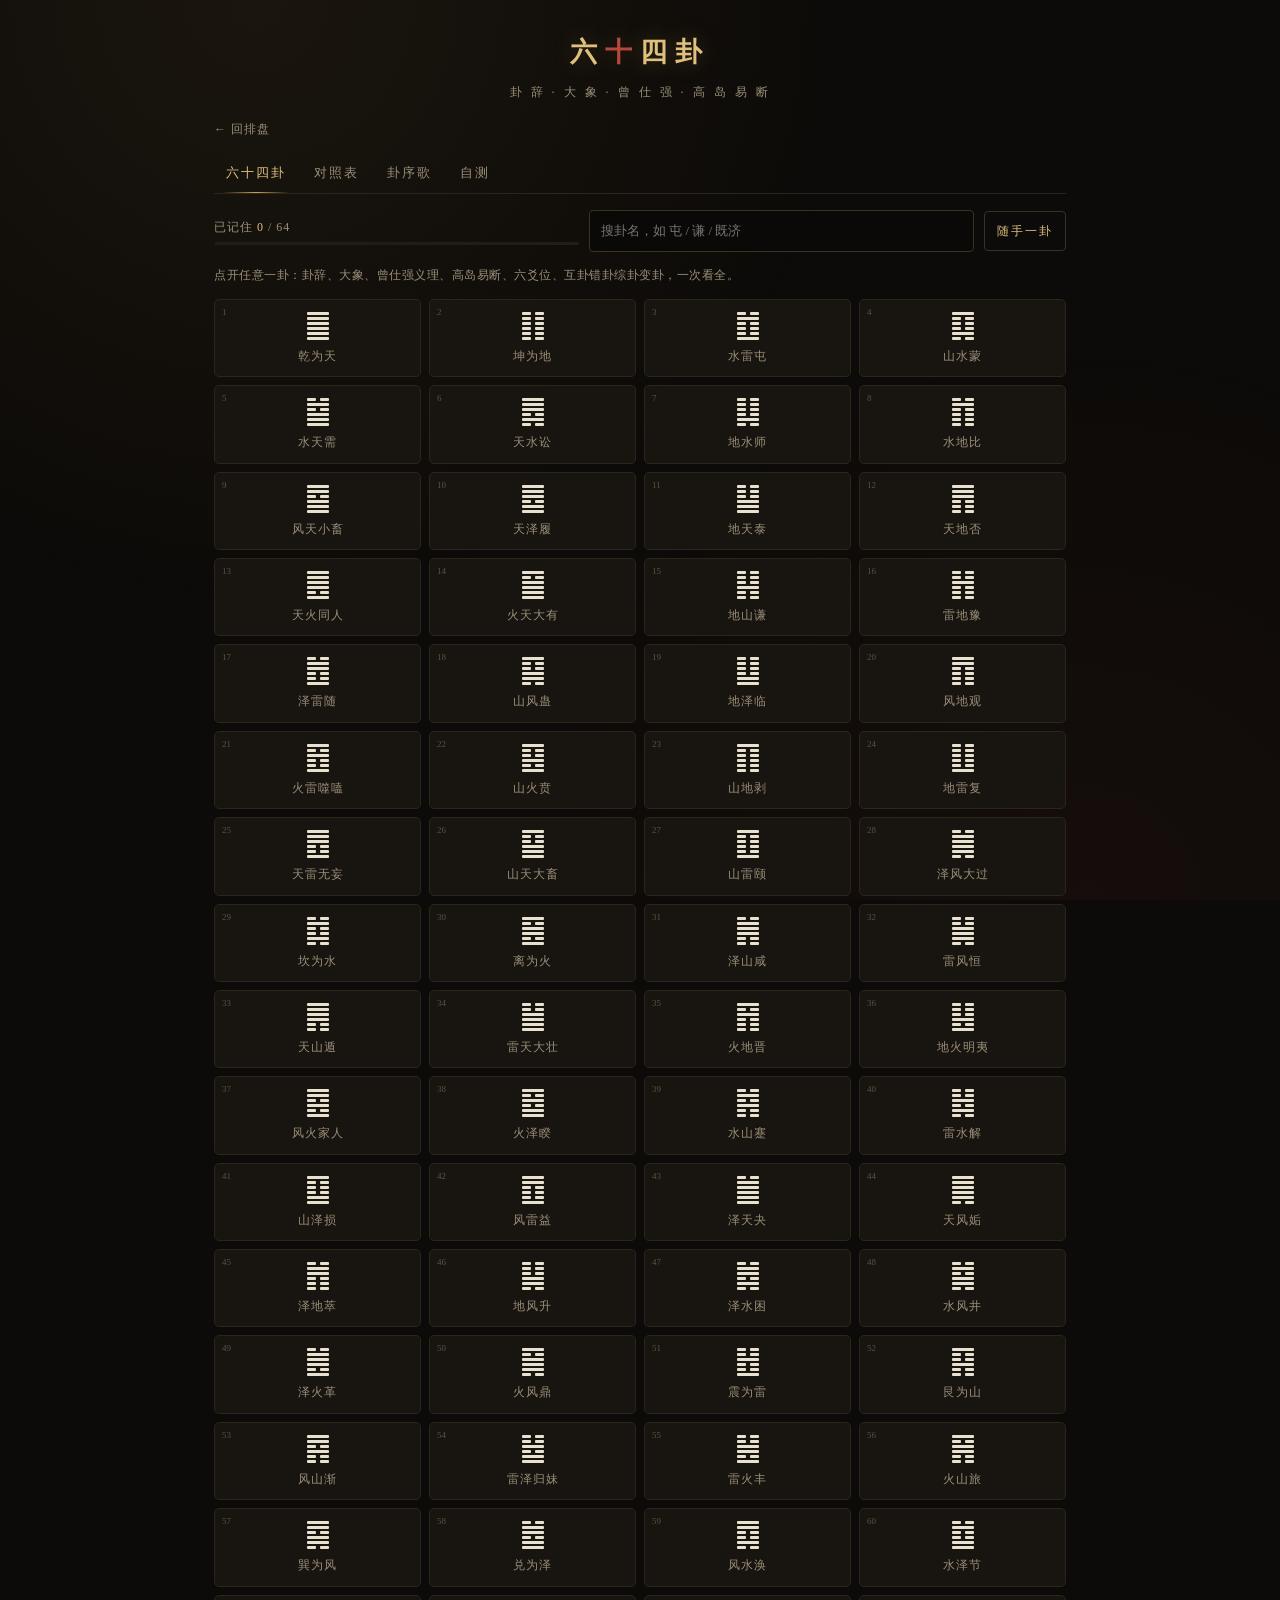
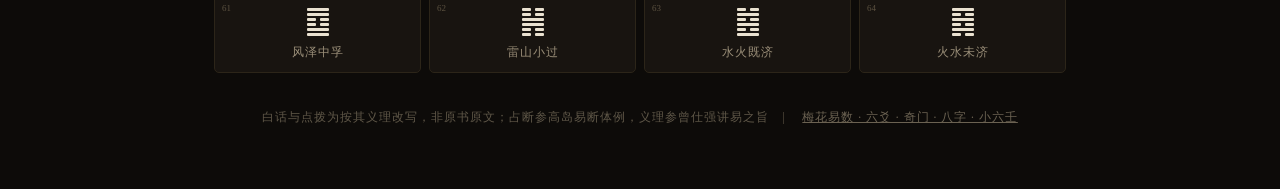
==== xue.html @ 8e652721 "新增六十四卦详解教学版：逐卦白话+曾仕强/高岛、六爻位、错综互变卦、对照表、卦序歌、自测" ====
<!DOCTYPE html>
<html lang="zh-CN">
<head>
<meta charset="utf-8">
<meta name="viewport" content="width=device-width, initial-scale=1, viewport-fit=cover">
<title>六十四卦详解 · 教学版 | 玄机阁</title>
<meta name="description" content="六十四卦逐卦详解：卦辞、大象传白话、曾仕强义理、高岛易断，附六爻位、互卦错卦综卦变卦，以及卦序歌、上下卦组合表与自测，方便自学背记。">
<meta name="theme-color" content="#0d0b09">
<link rel="icon" href="data:image/svg+xml,<svg xmlns='http://www.w3.org/2000/svg' viewBox='0 0 32 32'><rect width='32' height='32' rx='6' fill='%23110e0a'/><text x='16' y='23' font-size='20' text-anchor='middle' fill='%23c9a457' font-family='serif'>易</text></svg>">
<link rel="stylesheet" href="css/style.css?v=7">
<link rel="stylesheet" href="css/xue.css?v=3">
</head>
<body>
<div class="wrap xue">

  <header class="top">
    <h1>六<span>十</span>四卦</h1>
    <div class="sub">卦 辞 · 大 象 · 曾 仕 强 · 高 岛 易 断</div>
  </header>

  <div class="xback">
    <a href="index.html">← 回排盘</a>
  </div>

  <nav class="xtabs" id="xtabs"></nav>
  <div id="view"></div>

  <footer class="foot" style="margin-top:34px">
    白话与点拨为按其义理改写，非原书原文；占断参高岛易断体例，义理参曾仕强讲易之旨　|　
    <a href="index.html">梅花易数 · 六爻 · 奇门 · 八字 · 小六壬</a>
  </footer>
</div>

<script src="js/hex.js?v=5"></script>
<script src="js/yiduan.js?v=5"></script>
<script src="js/guadata.js?v=2"></script>
<script src="js/xue.js?v=3"></script>
</body>
</html>
---- css/style.css ----
:root {
  --bg: #0d0b09;
  --bg2: #14110d;
  --panel: #181410;
  --line: #2c2519;
  --line2: #3a3122;
  --ink: #e9e1d0;
  --muted: #9b8f79;
  --gold: #c9a457;
  --gold2: #e0c07d;
  --red: #b8473c;
  --green: #6f9a68;
  --blue: #6c8fa8;
}

* { box-sizing: border-box; -webkit-tap-highlight-color: transparent; }

html, body {
  margin: 0; padding: 0;
  background: var(--bg);
  color: var(--ink);
  font-family: "Noto Serif SC", "Source Han Serif SC", "Songti SC", "STSong", "SimSun", serif;
  font-size: 15px;
  line-height: 1.7;
  -webkit-font-smoothing: antialiased;
}

body::before {
  content: ""; position: fixed; inset: 0; pointer-events: none; z-index: 0;
  background:
    radial-gradient(circle at 20% 0%, rgba(201,164,87,0.07), transparent 45%),
    radial-gradient(circle at 85% 100%, rgba(184,71,60,0.05), transparent 40%);
}

.wrap { max-width: 880px; margin: 0 auto; padding: 0 14px 60px; position: relative; z-index: 1; }

header.top { padding: 30px 0 14px; text-align: center; }
header.top h1 {
  font-size: 27px; letter-spacing: 8px; margin: 0 0 6px; font-weight: 600;
  color: var(--gold2); text-shadow: 0 0 22px rgba(201,164,87,0.25);
}
header.top h1 span { color: var(--red); }
header.top .sub { color: var(--muted); font-size: 12px; letter-spacing: 3px; }

.bar {
  display: flex; flex-wrap: wrap; gap: 8px; align-items: center;
  margin: 18px 0 12px; padding: 10px 12px;
  background: var(--bg2); border: 1px solid var(--line); border-radius: 4px;
  font-size: 13px;
}
.bar label { color: var(--muted); letter-spacing: 2px; }
.bar input[type=datetime-local], .bar input[type=text], .bar input[type=number] {
  background: #0a0908; color: var(--ink); border: 1px solid var(--line2);
  border-radius: 3px; padding: 5px 8px; font-family: inherit; font-size: 13px;
}
.bar input[type=datetime-local] { color-scheme: dark; }
.bar .lunar-info { color: var(--muted); font-size: 12px; letter-spacing: 1px; flex-basis: 100%; }
.bar .lunar-info b { color: var(--gold); font-weight: 500; }

.tabs { display: flex; gap: 0; border-bottom: 1px solid var(--line); margin-bottom: 18px; overflow-x: auto; }
.tabs button {
  flex: 0 0 auto; background: none; border: none; color: var(--muted);
  font-family: inherit; font-size: 14px; letter-spacing: 2px; padding: 11px 15px;
  cursor: pointer; position: relative; white-space: nowrap;
}
.tabs button.on { color: var(--gold2); }
.tabs button.on::after {
  content: ""; position: absolute; left: 12px; right: 12px; bottom: -1px; height: 2px;
  background: linear-gradient(90deg, transparent, var(--gold), transparent);
}

.panel { display: none; }
.panel.on { display: block; animation: fade .25s ease; }
@keyframes fade { from { opacity: 0; transform: translateY(6px); } to { opacity: 1; transform: none; } }

.card {
  background: var(--panel); border: 1px solid var(--line); border-radius: 4px;
  padding: 14px 15px; margin-bottom: 14px;
}
.card h3 {
  margin: 0 0 10px; font-size: 14px; letter-spacing: 3px; color: var(--gold);
  font-weight: 500; display: flex; align-items: center; gap: 8px;
}
.card h3::before { content: ""; width: 3px; height: 13px; background: var(--red); display: inline-block; }

.row { display: flex; flex-wrap: wrap; gap: 10px; align-items: center; margin-bottom: 10px; }
.row:last-child { margin-bottom: 0; }
.row > label { color: var(--muted); font-size: 13px; letter-spacing: 1px; }

.btn {
  background: linear-gradient(180deg, #221c13, #17130d); color: var(--gold2);
  border: 1px solid var(--line2); border-radius: 3px; padding: 8px 20px;
  font-family: inherit; font-size: 14px; letter-spacing: 3px; cursor: pointer;
  transition: .18s;
}
.btn:hover { border-color: var(--gold); color: #fff2d4; box-shadow: 0 0 12px rgba(201,164,87,.18); }
.btn:active { transform: translateY(1px); }
.btn.sm { padding: 4px 10px; font-size: 12px; letter-spacing: 1px; }
.btn.ghost { background: none; }
.btn.red { color: #e8a49c; border-color: #5a2b26; }
.btn.red:hover { border-color: var(--red); color: #ffd9d4; box-shadow: 0 0 12px rgba(184,71,60,.2); }

select {
  background: #0a0908; color: var(--ink); border: 1px solid var(--line2);
  border-radius: 3px; padding: 6px 8px; font-family: inherit; font-size: 13px;
}

.seg { display: inline-flex; border: 1px solid var(--line2); border-radius: 3px; overflow: hidden; }
.seg button {
  background: transparent; border: none; color: var(--muted); font-family: inherit;
  font-size: 13px; padding: 6px 13px; cursor: pointer; letter-spacing: 1px;
}
.seg button.on { background: rgba(201,164,87,.13); color: var(--gold2); }

/* ---- 卦象 ---- */
.hexrow { display: flex; gap: 14px; flex-wrap: wrap; justify-content: space-around; }
.hexbox { text-align: center; min-width: 92px; flex: 1 1 90px; }
.hexbox .cap { font-size: 11px; color: var(--muted); letter-spacing: 2px; margin-bottom: 6px; }
.hexbox .nm { margin-top: 8px; font-size: 15px; color: var(--gold2); letter-spacing: 1px; }
.hexbox .fu { font-size: 11px; color: var(--muted); }

.hex { display: flex; flex-direction: column-reverse; gap: 5px; align-items: center; padding: 6px 0; }
.yao { display: flex; gap: 9px; height: 8px; align-items: center; position: relative; }
.yao i { display: block; height: 7px; background: var(--ink); border-radius: 1px; }
.yao.yang i { width: 64px; }
.yao.yin i { width: 27px; }
.yao.mv i { background: var(--red); box-shadow: 0 0 8px rgba(184,71,60,.5); }
.yao .dot {
  position: absolute; right: -14px; font-size: 10px; color: var(--red); line-height: 1;
}
.hexbox.small .yao { height: 6px; gap: 7px; }
.hexbox.small .yao i { height: 5px; }
.hexbox.small .yao.yang i { width: 48px; }
.hexbox.small .yao.yin i { width: 20px; }

.guaci { font-size: 13px; color: var(--muted); margin-top: 6px; line-height: 1.75; }
.guaci em { color: var(--gold); font-style: normal; }

.kv { display: flex; flex-wrap: wrap; gap: 4px 18px; font-size: 13px; color: var(--muted); }
.kv b { color: var(--gold2); font-weight: 500; }

.tips { list-style: none; margin: 0; padding: 0; }
.tips li { padding: 7px 0 7px 0; border-bottom: 1px dashed var(--line); font-size: 13.5px; }
.tips li:last-child { border-bottom: none; }
.tips .k {
  display: inline-block; min-width: 62px; color: var(--gold); font-size: 12px;
  letter-spacing: 1px; margin-right: 8px;
}
.tips .v { color: #cfc6b4; line-height: 1.8; }

.verdict {
  text-align: center; padding: 12px; margin: 4px 0 14px;
  border: 1px solid var(--line2); border-radius: 4px; background: rgba(201,164,87,.05);
}
.verdict .lv { font-size: 22px; letter-spacing: 6px; color: var(--gold2); }
.verdict .lvs { font-size: 12px; color: var(--muted); letter-spacing: 3px; margin-top: 2px; }
.verdict.bad { background: rgba(184,71,60,.06); border-color: #4a2621; }
.verdict.bad .lv { color: #d9756a; }

/* ---- 六爻表 ---- */
.ly-table { width: 100%; border-collapse: collapse; font-size: 13px; }
.ly-table td { padding: 5px 4px; border-bottom: 1px solid var(--line); white-space: nowrap; }
.ly-table td.shen { color: var(--blue); width: 44px; }
.ly-table td.liuqin { color: var(--gold2); width: 46px; }
.ly-table td.yao-col { width: 56px; }
.ly-table td.mark { width: 30px; color: var(--red); font-size: 11px; }
.ly-table td.bian { color: var(--muted); font-size: 12px; }
.ly-table tr.dong { background: rgba(184,71,60,.06); }
.ly-table .mini-yao { display: inline-flex; flex-direction: column-reverse; gap: 3px; }
.myao { display: inline-block; width: 52px; height: 7px; background: var(--ink); border-radius: 1px; vertical-align: middle; position: relative; }
.myao.yin { background: transparent; }
.myao.yin::before, .myao.yin::after { content: ""; position: absolute; top: 0; width: 21px; height: 7px; background: var(--ink); border-radius: 1px; }
.myao.yin::before { left: 0; }
.myao.yin::after { right: 0; }
.myao.mv { background: var(--red); box-shadow: 0 0 8px rgba(184,71,60,.45); }
.myao.yin.mv::before, .myao.yin.mv::after { background: var(--red); }
.ly-table .mini-yao .yao { height: 4px; gap: 5px; }
.ly-table .mini-yao .yao i { height: 4px; }
.ly-table .mini-yao .yao.yang i { width: 34px; }
.ly-table .mini-yao .yao.yin i { width: 14px; }

/* ---- 奇门盘 ---- */
.qm-head { display: flex; flex-wrap: wrap; gap: 6px 16px; font-size: 13px; color: var(--muted); margin-bottom: 12px; }
.qm-head b { color: var(--gold2); font-weight: 500; }
.qm-grid { display: grid; grid-template-columns: repeat(3, 1fr); gap: 5px; }
.qm-cell {
  background: #100d0a; border: 1px solid var(--line); border-radius: 3px;
  padding: 7px 6px; min-height: 128px; position: relative; font-size: 12px;
  display: flex; flex-direction: column; gap: 2px;
}
.qm-cell.center { background: #0b0908; border-style: dashed; }
.qm-cell .qm-shen { color: var(--blue); font-size: 11.5px; letter-spacing: 1px; }
.qm-cell .qm-star { color: var(--ink); }
.qm-cell .qm-star .g { color: var(--gold2); font-weight: 600; margin-left: 3px; }
.qm-cell .qm-men { font-size: 13px; letter-spacing: 1px; }
.qm-cell .qm-di { color: var(--muted); font-size: 12px; }
.qm-cell .qm-ge { font-size: 11px; color: var(--muted); margin-top: auto; line-height: 1.4; }
.qm-cell .qm-gong { position: absolute; right: 5px; bottom: 4px; font-size: 10px; color: #6b6252; }
.qm-cell.hit { border-color: var(--gold); box-shadow: inset 0 0 22px rgba(201,164,87,.12); }
.ji { color: var(--green); }
.xiong { color: var(--red); }
.ping { color: var(--muted); }

/* ---- 八字 ---- */
.bz-table { width: 100%; border-collapse: collapse; text-align: center; font-size: 14px; }
.bz-table th { color: var(--muted); font-weight: 400; font-size: 12px; letter-spacing: 2px; padding: 6px 2px; }
.bz-table td { padding: 7px 2px; border-top: 1px solid var(--line); }
.bz-table td.gz { font-size: 20px; letter-spacing: 2px; color: var(--gold2); line-height: 1.3; }
.bz-table td.gz small { display: block; font-size: 10px; color: var(--muted); letter-spacing: 0; }
.bz-table td.ss { color: var(--blue); font-size: 12px; }
.bz-table td.cang { color: var(--muted); font-size: 11.5px; line-height: 1.6; }

.wx-bars { display: flex; flex-direction: column; gap: 6px; margin-top: 4px; }
.wx-bar { display: flex; align-items: center; gap: 8px; font-size: 12px; }
.wx-bar .n { width: 18px; color: var(--muted); }
.wx-bar .t { flex: 1; height: 9px; background: #0a0908; border: 1px solid var(--line); border-radius: 5px; overflow: hidden; }
.wx-bar .t > span { display: block; height: 100%; border-radius: 5px; }
.wx-bar .v { width: 32px; text-align: right; color: var(--muted); }
.wx-mu .t > span { background: linear-gradient(90deg, #3f6b3a, #5d9455); }
.wx-huo .t > span { background: linear-gradient(90deg, #8a2f27, #c0503f); }
.wx-tu .t > span { background: linear-gradient(90deg, #7a6335, #b3924f); }
.wx-jin .t > span { background: linear-gradient(90deg, #6b6b6b, #a8a8a8); }
.wx-shui .t > span { background: linear-gradient(90deg, #2c4d66, #4f7d9e); }

.dy-list { display: flex; flex-wrap: wrap; gap: 6px; }
.dy-item {
  border: 1px solid var(--line); border-radius: 3px; padding: 5px 9px; font-size: 12px;
  text-align: center; color: var(--muted); min-width: 58px;
}
.dy-item b { display: block; color: var(--gold2); font-size: 14px; font-weight: 500; letter-spacing: 1px; }

/* ---- 小六壬 ---- */
.xlr-path { display: flex; gap: 8px; flex-wrap: wrap; justify-content: center; margin: 6px 0 14px; }
.xlr-step { text-align: center; padding: 8px 14px; border: 1px solid var(--line); border-radius: 3px; min-width: 84px; }
.xlr-step .s { font-size: 11px; color: var(--muted); letter-spacing: 2px; }
.xlr-step .n { font-size: 17px; color: var(--gold2); letter-spacing: 2px; margin-top: 2px; }
.xlr-step.final { border-color: var(--gold); box-shadow: 0 0 16px rgba(201,164,87,.15); }
.xlr-step.final .n { color: #ffe9b8; }

/* ---- 详解 ---- */
.doc h4 { color: var(--gold); font-size: 14px; letter-spacing: 2px; margin: 16px 0 6px; font-weight: 500; }
.doc h4:first-child { margin-top: 0; }
.doc p { margin: 6px 0; font-size: 13.5px; color: #cfc6b4; }
.doc ul { margin: 6px 0; padding-left: 20px; font-size: 13.5px; color: #cfc6b4; }
.doc li { margin: 3px 0; }
.doc .hl { color: var(--gold2); }
.doc .q { color: var(--muted); font-size: 12.5px; }
.tag { display: inline-block; font-size: 11px; padding: 1px 7px; border: 1px solid var(--line2); border-radius: 2px; color: var(--muted); margin: 0 4px 4px 0; }

.grid2 { display: grid; grid-template-columns: 1fr 1fr; gap: 10px; }
@media (max-width: 560px) {
  .grid2 { grid-template-columns: 1fr; }
  header.top h1 { font-size: 22px; letter-spacing: 5px; }
  .qm-cell { min-height: 116px; font-size: 11.5px; }
  .hexrow { gap: 6px; }
  .tabs { overflow: visible; }
  .tabs button { flex: 1 1 0; min-width: 0; padding: 11px 0; font-size: 12.5px; letter-spacing: 0; }
  .bar { font-size: 12.5px; }
}

footer { text-align: center; color: #5f5748; font-size: 11.5px; letter-spacing: 1px; margin-top: 26px; line-height: 1.9; }
footer a { color: #6b6252; }

.hidden { display: none !important; }
.note { font-size: 12px; color: var(--muted); margin-top: 8px; line-height: 1.7; }

/* 顶部跳转链接（教学页） */
.top-link { text-align: right; margin: -4px 0 12px; }
.top-link a {
  color: var(--gold); text-decoration: none; font-size: 12px; letter-spacing: 2px;
  border: 1px solid rgba(201,164,87,.35); border-radius: 3px; padding: 6px 11px;
}
.top-link a:active { background: rgba(201,164,87,.12); }
---- css/xue.css ----
/* ===== 六十四卦 · 教学页样式 ===== */
.wrap.xue { max-width: 880px; }

/* 卦象线条 */
.hx { display: inline-flex; flex-direction: column; gap: 2px; align-items: center; }
.hx .ln { display: flex; gap: 4px; }
.hx .ln.n { gap: 5px; }
.hx .ln i { display: block; height: 3px; background: var(--ink); border-radius: 1px; }
.hx .ln.y i { width: 24px; }
.hx .ln.n i { width: 10px; }
.hx.sm .ln i { height: 3px; }
.hx.sm .ln.y i { width: 22px; }
.hx.sm .ln.n i { width: 9px; }
.hx.sm .ln.n { gap: 4px; }
.hx.md { gap: 3px; }
.hx.md .ln i { height: 5px; }
.hx.md .ln.y i { width: 40px; }
.hx.md .ln.n i { width: 17px; }
.hx.md .ln.n { gap: 6px; }
.hx.xl { gap: 5px; }
.hx.xl .ln i { height: 8px; }
.hx.xl .ln.y i { width: 78px; }
.hx.xl .ln.n i { width: 35px; }
.hx.xl .ln.n { gap: 8px; }
.hx.tri .ln i { height: 4px; }
.hx.tri .ln.y i { width: 26px; }
.hx.tri .ln.n i { width: 11px; }
.hx.tri .ln.n { gap: 4px; }

/* 顶部标签 */
.xtabs { display: flex; gap: 4px; border-bottom: 1px solid var(--line); margin: 0 0 16px; overflow-x: auto; }
.xtabs button {
  flex: 0 0 auto; background: none; border: none; color: var(--muted); font: inherit;
  padding: 10px 12px 9px; letter-spacing: 2px; font-size: 13px; cursor: pointer; position: relative;
}
.xtabs button.on { color: var(--gold2); }
.xtabs button.on::after {
  content: ""; position: absolute; left: 8px; right: 8px; bottom: -1px; height: 2px;
  background: linear-gradient(90deg, transparent, var(--gold), transparent);
}
.hint { color: var(--muted); font-size: 12px; line-height: 1.9; letter-spacing: .5px; }
.xh { margin: 26px 0 12px; font-size: 14px; letter-spacing: 3px; color: var(--gold); font-weight: 500; }
.xh small { color: var(--muted); letter-spacing: 1px; font-weight: 400; }

/* 进度条 */
.xbar { display: flex; flex-wrap: wrap; gap: 10px; align-items: center; margin-bottom: 12px; }
.prog { flex: 1 1 180px; }
.prog-t { font-size: 12px; color: var(--muted); letter-spacing: 1px; margin-bottom: 5px; }
.prog-t b { color: var(--gold2); font-weight: 500; }
.prog-bar { height: 3px; background: #221c14; border-radius: 2px; overflow: hidden; }
.prog-bar i { display: block; height: 100%; background: linear-gradient(90deg, var(--red), var(--gold)); }
.xsearch {
  flex: 1 1 200px; background: #0a0908; color: var(--ink); border: 1px solid var(--line2);
  border-radius: 4px; padding: 9px 11px; font: inherit; font-size: 13px;
}

/* 64 宫格 */
.grid64 { display: grid; grid-template-columns: repeat(3, 1fr); gap: 8px; }
.g64 {
  display: flex; flex-direction: column; align-items: center; gap: 6px;
  padding: 12px 4px 10px; background: var(--panel); border: 1px solid var(--line);
  border-radius: 5px; text-decoration: none; color: var(--ink); position: relative;
}
.g64 .no { position: absolute; top: 5px; left: 7px; font-size: 9px; color: #5c5241; letter-spacing: 0; }
.g64 .nm { font-size: 12px; letter-spacing: 1px; color: var(--muted); }
.g64.on { border-color: rgba(201,164,87,.55); background: rgba(201,164,87,.07); }
.g64.on .nm { color: var(--gold2); }

/* 八卦速记 */
.jing { display: grid; grid-template-columns: repeat(4, 1fr); gap: 8px; }
.jcard { background: var(--panel); border: 1px solid var(--line); border-radius: 5px; padding: 10px 6px; text-align: center; }
.jcard .jsym { margin-bottom: 6px; display: flex; justify-content: center; }
.jcard .jname { font-size: 14px; color: var(--gold); letter-spacing: 1px; }
.jcard .jname span { color: var(--muted); font-size: 12px; }
.jcard .jjue { font-size: 11px; color: var(--ink); margin-top: 5px; letter-spacing: 1px; }
.jcard .jmeta { font-size: 10px; color: #6d6350; margin-top: 3px; }

/* 8×8 组合表 */
.tbl-wrap { overflow-x: auto; }
table.x8x8 { border-collapse: collapse; margin: 0 auto; }
table.x8x8 th {
  font-size: 12px; color: var(--gold); font-weight: 500; padding: 6px; letter-spacing: 1px;
}
table.x8x8 td { border: 1px solid var(--line); }
table.x8x8 td a {
  display: block; padding: 9px 8px; color: var(--ink); text-decoration: none;
  font-size: 12px; letter-spacing: 1px; min-width: 44px; text-align: center;
}
table.x8x8 td a:active { background: rgba(201,164,87,.15); }

/* 八宫 */
.palaces { display: grid; grid-template-columns: repeat(2, 1fr); gap: 8px; }
.pc { background: var(--panel); border: 1px solid var(--line); border-radius: 5px; padding: 9px 11px; }
.pc-t { font-size: 12px; color: var(--gold); letter-spacing: 2px; margin-bottom: 5px; }
.pc-l { font-size: 12px; line-height: 2; color: var(--muted); }
.pc-l a { color: var(--ink); text-decoration: none; }
.pc-l a:active { color: var(--gold2); }

/* 卦序歌 */
.songline { border-left: 2px solid var(--line2); padding: 2px 0 2px 12px; margin-bottom: 18px; }
.songline .sl { font-size: 15px; letter-spacing: 2px; color: var(--gold2); line-height: 2; }
.chips { display: flex; flex-wrap: wrap; gap: 6px; margin-top: 7px; }
.chip {
  font-size: 11px; color: var(--muted); text-decoration: none;
  border: 1px solid var(--line); border-radius: 3px; padding: 3px 7px; letter-spacing: 1px;
}
.chip:active { color: var(--gold2); border-color: var(--line2); }
.tips { background: var(--panel); border: 1px solid var(--line); border-radius: 5px; padding: 6px 14px; }
.tips p { font-size: 13px; line-height: 2; color: #cfc5b1; margin: 8px 0; }
.tips b { color: var(--gold); font-weight: 500; }

/* 自测 */
.seg.qmode { display: flex; gap: 6px; margin-bottom: 12px; flex-wrap: wrap; }
.seg.qmode button {
  background: #14110d; border: 1px solid var(--line2); color: var(--muted); font: inherit;
  font-size: 12px; padding: 7px 11px; border-radius: 4px; letter-spacing: 1px; cursor: pointer;
}
.seg.qmode button.on { color: var(--gold2); border-color: var(--gold); }
.qstat { font-size: 12px; color: var(--muted); letter-spacing: 1px; margin-bottom: 12px; }
.qstat b { color: var(--gold2); font-weight: 500; }
.qcard { background: var(--panel); border: 1px solid var(--line); border-radius: 6px; padding: 22px 16px; }
.qq { display: flex; flex-direction: column; align-items: center; gap: 12px; margin-bottom: 14px; }
.qname { font-size: 26px; letter-spacing: 5px; color: var(--gold2); }
.qci { font-size: 15px; line-height: 2; color: var(--ink); text-align: center; max-width: 520px; }
.qask { text-align: center; font-size: 12px; color: var(--muted); letter-spacing: 3px; margin-bottom: 14px; }
.qopts { display: grid; grid-template-columns: 1fr 1fr; gap: 8px; }
.qopt {
  background: #14110d; border: 1px solid var(--line2); color: var(--ink); font: inherit;
  font-size: 14px; letter-spacing: 2px; padding: 14px 8px; border-radius: 5px; cursor: pointer;
  display: flex; align-items: center; justify-content: center; gap: 8px; min-height: 58px;
}
.qopt.yes { border-color: var(--green); background: rgba(111,154,104,.15); color: #a8c9a2; }
.qopt.no { border-color: var(--red); background: rgba(184,71,60,.13); color: #d99a92; }
.qres { margin-top: 14px; font-size: 13px; color: var(--muted); text-align: center; letter-spacing: 1px; }
.qres a { color: var(--gold2); }
.qnext {
  margin-left: 8px; background: none; border: 1px solid var(--line2); color: var(--gold2);
  font: inherit; font-size: 12px; padding: 5px 10px; border-radius: 3px; cursor: pointer;
}

/* 详情 */
.dhead { display: flex; gap: 18px; align-items: center; padding: 6px 0 18px; border-bottom: 1px solid var(--line); }
.bigsym { flex: 0 0 auto; padding: 4px; }
.dn { font-size: 26px; letter-spacing: 6px; color: var(--gold2); }
.dno { font-size: 11px; color: var(--muted); letter-spacing: 2px; margin-top: 6px; }
.dtri { font-size: 11px; color: #8d8168; letter-spacing: 1px; margin-top: 5px; }
.dcard { background: var(--panel); border: 1px solid var(--line); border-radius: 5px; padding: 14px 16px; margin-top: 12px; }
.dcard h4 {
  margin: 0 0 10px; font-size: 12px; letter-spacing: 3px; color: var(--gold); font-weight: 500;
}
.dcard h4::before { content: ""; width: 3px; height: 12px; background: var(--red); display: inline-block; margin-right: 7px; vertical-align: -1px; }
.dcard p { margin: 7px 0; font-size: 14px; line-height: 2; color: #ddd4c3; }
.dcard p.src { color: var(--gold2); font-size: 14px; letter-spacing: 1px; line-height: 1.9; }
.dcard p.ji { color: var(--ink); font-size: 15px; letter-spacing: 1px; }
.dcard p.kw { color: var(--gold2); font-size: 15px; letter-spacing: 1px; }
.dcard .pt { border-left: 2px solid var(--red); padding-left: 10px; color: #cfc5b1; font-size: 13px; }
.dcard .pt span { color: var(--red); font-size: 11px; letter-spacing: 2px; margin-right: 6px; }
.dcard p .lab {
  display: inline-block; width: 34px; color: var(--gold); font-size: 11px; letter-spacing: 1px;
}
.dcard.zeng { border-left: 2px solid rgba(111,154,104,.5); }
.dcard.taka { border-left: 2px solid rgba(201,164,87,.5); }

/* 六爻位 */
.yaorows { display: flex; flex-direction: column; gap: 2px; }
.yrow {
  display: grid; grid-template-columns: 34px 56px 40px 1fr; gap: 8px; align-items: center;
  padding: 7px 6px; border-radius: 4px; text-decoration: none; color: var(--ink);
  border: 1px solid transparent;
}
.yrow:nth-child(odd) { background: rgba(255,255,255,.018); }
.yrow:active { border-color: var(--line2); }
.ylab { font-size: 12px; color: var(--gold); letter-spacing: 1px; }
.myao { display: block; width: 52px; height: 6px; background: var(--ink); border-radius: 1px; position: relative; }
.myao.yin { background: transparent; }
.myao.yin::before, .myao.yin::after {
  content: ""; position: absolute; top: 0; height: 6px; width: 21px; background: var(--ink); border-radius: 1px;
}
.myao.yin::before { left: 0; }
.myao.yin::after { right: 0; }
.ytone { font-size: 10px; letter-spacing: 0; text-align: center; border-radius: 2px; padding: 2px 0; }
.ytone.ji { color: #a8c9a2; background: rgba(111,154,104,.16); }
.ytone.pj { color: #b7d0b2; background: rgba(111,154,104,.09); }
.ytone.ping { color: #9b8f79; background: rgba(155,143,121,.1); }
.ytone.px { color: #d4a09a; background: rgba(184,71,60,.1); }
.ytone.xiong { color: #e09a92; background: rgba(184,71,60,.18); }
.ytext { font-size: 11px; line-height: 1.72; color: #b3a894; letter-spacing: .2px; }
.ybian { display: none; }

/* 关系 */
.rels { display: grid; grid-template-columns: repeat(3, 1fr); gap: 8px; }
.rel {
  display: flex; flex-direction: column; align-items: center; gap: 7px; padding: 12px 6px;
  background: #14110d; border: 1px solid var(--line2); border-radius: 5px;
  text-decoration: none; color: var(--ink);
}
.rel .rt { font-size: 11px; color: var(--gold); letter-spacing: 2px; }
.rel .rn { font-size: 12px; color: var(--ink); letter-spacing: 1px; }
.rel .rd { font-size: 10px; color: #6d6350; line-height: 1.6; text-align: center; }
.bchip {
  display: inline-block; margin: 4px 5px 0 0; padding: 4px 8px; font-size: 11px;
  color: var(--muted); border: 1px solid var(--line); border-radius: 3px; text-decoration: none; letter-spacing: .5px;
}
.bchip:active { color: var(--gold2); }

/* 操作条 */
.dact { display: flex; gap: 8px; margin: 16px 0 30px; align-items: center; }
.mk {
  flex: 1; background: none; border: 1px solid var(--line2); color: var(--muted);
  font: inherit; font-size: 13px; letter-spacing: 2px; padding: 11px; border-radius: 4px; cursor: pointer;
}
.mk.on { color: var(--gold2); border-color: var(--gold); background: rgba(201,164,87,.1); }
.navbtn {
  padding: 11px 12px; font-size: 12px; color: var(--muted); text-decoration: none;
  border: 1px solid var(--line); border-radius: 4px; letter-spacing: 1px;
}
.navbtn:active { color: var(--gold2); }

@media (min-width: 640px) {
  .grid64 { grid-template-columns: repeat(4, 1fr); }
  .jing { grid-template-columns: repeat(8, 1fr); }
  .qopts { grid-template-columns: repeat(4, 1fr); }
  .ybian { display: block; font-size: 10px; color: #6d6350; }
  .yrow { grid-template-columns: 34px 56px 40px 1fr 70px; }
}
@media (max-width: 380px) {
  .qopts { grid-template-columns: 1fr; }
}

/* 返回条 */
.xback { margin: 0 0 10px; }
.xback a { font-size: 12px; color: var(--muted); text-decoration: none; letter-spacing: 1px; }
.xback a:active { color: var(--gold2); }

/* 随手一卦 */
.rand {
  flex: 0 0 auto; background: none; border: 1px solid var(--line2); color: var(--gold2);
  font: inherit; font-size: 12px; letter-spacing: 2px; padding: 9px 12px; border-radius: 4px; cursor: pointer;
}
.rand:active { background: rgba(201,164,87,.12); }
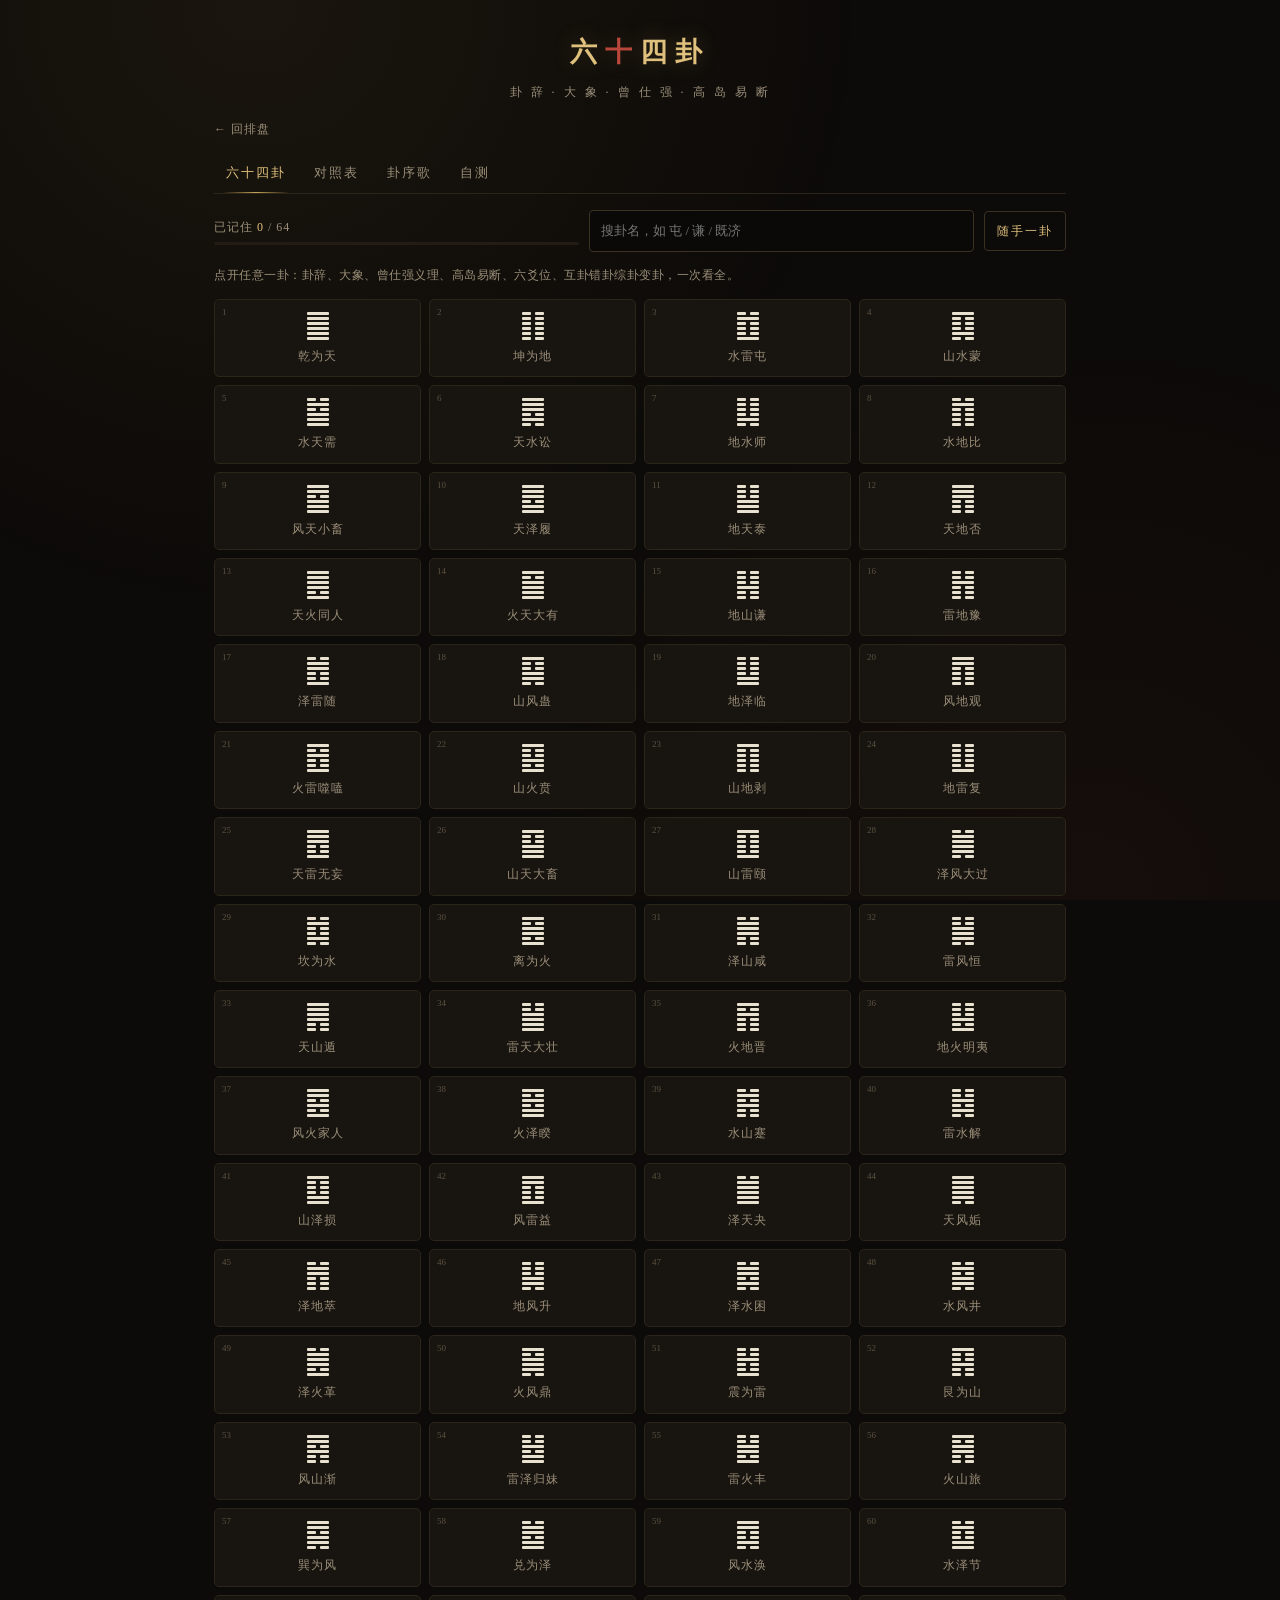
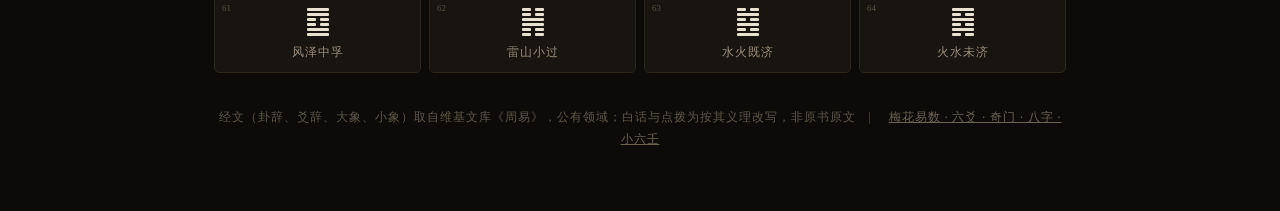
==== commit f1b97a2c: "六十四卦教学版：补入384爻的爻辞与小象传原文（维基文库公版文本）并逐爻配白话" ====
--- a/xue.html
+++ b/xue.html
@@ -8,7 +8,7 @@
 <meta name="theme-color" content="#0d0b09">
 <link rel="icon" href="data:image/svg+xml,<svg xmlns='http://www.w3.org/2000/svg' viewBox='0 0 32 32'><rect width='32' height='32' rx='6' fill='%23110e0a'/><text x='16' y='23' font-size='20' text-anchor='middle' fill='%23c9a457' font-family='serif'>易</text></svg>">
 <link rel="stylesheet" href="css/style.css?v=7">
-<link rel="stylesheet" href="css/xue.css?v=3">
+<link rel="stylesheet" href="css/xue.css?v=5">
 </head>
 <body>
 <div class="wrap xue">
@@ -26,7 +26,7 @@
   <div id="view"></div>
 
   <footer class="foot" style="margin-top:34px">
-    白话与点拨为按其义理改写，非原书原文；占断参高岛易断体例，义理参曾仕强讲易之旨　|　
+    经文（卦辞、爻辞、大象、小象）取自维基文库《周易》，公有领域；白话与点拨为按其义理改写，非原书原文　|　
     <a href="index.html">梅花易数 · 六爻 · 奇门 · 八字 · 小六壬</a>
   </footer>
 </div>
@@ -34,6 +34,8 @@
 <script src="js/hex.js?v=5"></script>
 <script src="js/yiduan.js?v=5"></script>
 <script src="js/guadata.js?v=2"></script>
-<script src="js/xue.js?v=3"></script>
+<script src="js/guayao.js?v=2"></script>
+<script src="js/yaobai.js?v=2"></script>
+<script src="js/xue.js?v=5"></script>
 </body>
 </html>
--- a/css/xue.css
+++ b/css/xue.css
@@ -238,3 +238,32 @@
   font: inherit; font-size: 12px; letter-spacing: 2px; padding: 9px 12px; border-radius: 4px; cursor: pointer;
 }
 .rand:active { background: rgba(201,164,87,.12); }
+
+/* 六爻 · 爻辞与小象（折叠） */
+.yaolist { display: flex; flex-direction: column; gap: 4px; }
+.yao2 { border: 1px solid transparent; border-radius: 4px; background: rgba(255,255,255,.014); }
+.yao2[open] { border-color: var(--line2); background: rgba(255,255,255,.03); }
+.yao2 summary {
+  display: grid; grid-template-columns: 40px 56px 1fr; gap: 10px; align-items: center;
+  padding: 9px 8px; cursor: pointer; list-style: none; outline: none;
+}
+.yao2 summary::-webkit-details-marker { display: none; }
+.yao2 .ylab { font-size: 12px; color: var(--gold); letter-spacing: 1px; }
+.yao2 .yci { font-size: 12px; color: #b3a894; line-height: 1.7; letter-spacing: .3px; }
+.yao2[open] .yci { color: var(--ink); }
+.myao.both {
+  width: 52px; height: 6px; background: repeating-linear-gradient(90deg, var(--gold) 0 7px, transparent 7px 12px);
+}
+.ybody { padding: 2px 12px 12px 14px; border-top: 1px dashed var(--line); }
+.ybody p { margin: 8px 0; font-size: 13px; line-height: 1.95; color: #cfc5b1; }
+.ybody .tag {
+  display: inline-block; min-width: 34px; color: var(--gold); font-size: 11px;
+  letter-spacing: 1px; margin-right: 6px;
+}
+.ybody .xiao { color: var(--gold2); letter-spacing: .5px; }
+.ybody .bai { color: var(--ink); font-size: 13.5px; }
+.ybody .wei { color: #8d8168; font-size: 11.5px; }
+.ybody .go {
+  display: inline-block; margin-top: 6px; font-size: 11px; color: var(--gold2);
+  text-decoration: none; border: 1px solid var(--line2); padding: 4px 9px; border-radius: 3px;
+}
